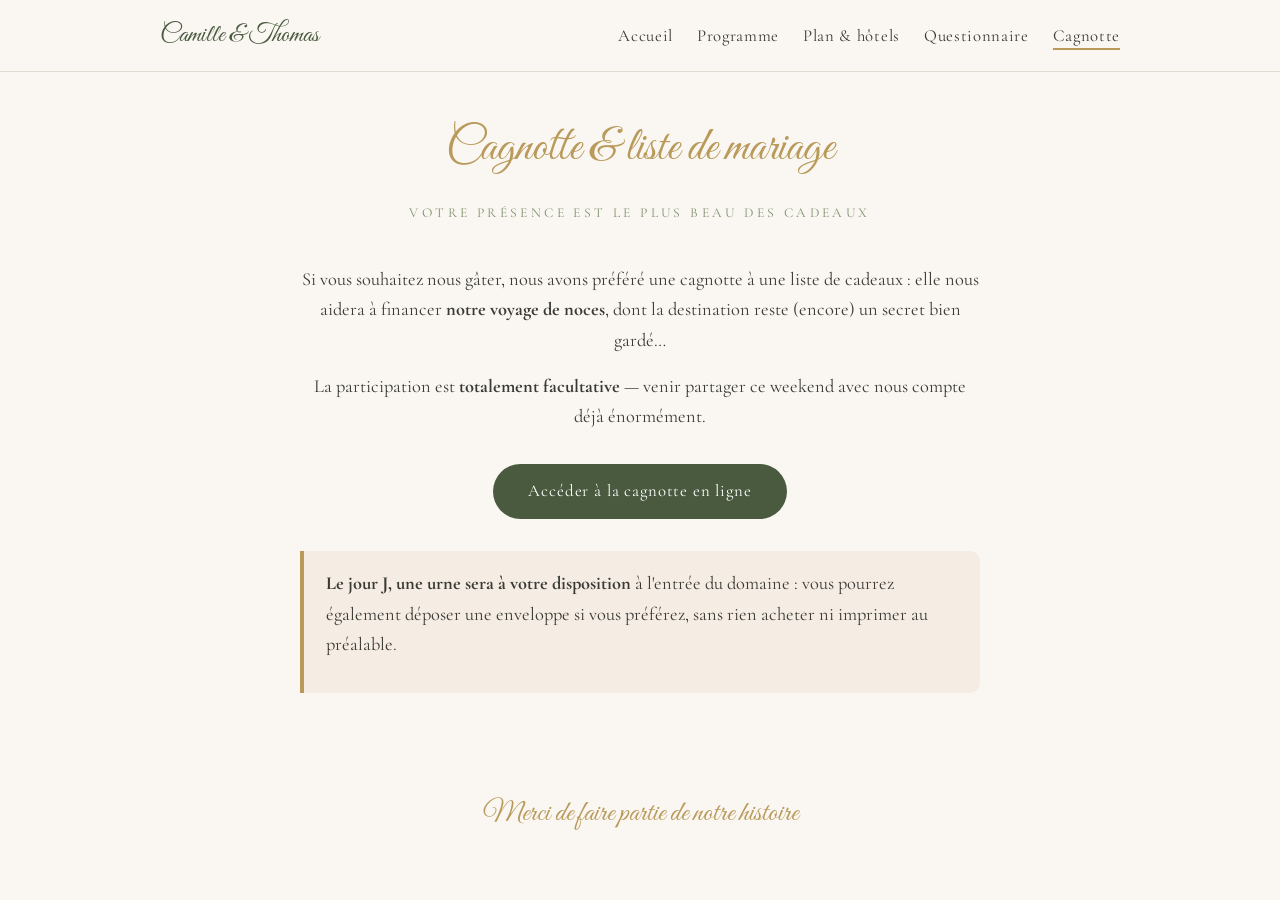
==== cagnotte.html @ 15b11d7b "Site de mariage : accueil, programme, plan et hôtels, questionnaire, cagnotte" ====
<!DOCTYPE html>
<html lang="fr">
<head>
  <meta charset="UTF-8">
  <meta name="viewport" content="width=device-width, initial-scale=1.0">
  <title>Cagnotte — Camille &amp; Thomas</title>
  <meta name="description" content="Notre cagnotte pour le voyage de noces — participation facultative.">
  <link rel="preconnect" href="https://fonts.googleapis.com">
  <link rel="preconnect" href="https://fonts.gstatic.com" crossorigin>
  <link href="https://fonts.googleapis.com/css2?family=Great+Vibes&family=Cormorant+Garamond:ital,wght@0,400;0,500;0,600;1,400&display=swap" rel="stylesheet">
  <link rel="stylesheet" href="css/style.css">
</head>
<body>
  <header class="en-tete">
    <nav class="nav-contenu">
      <a href="index.html" class="logo">Camille &amp; Thomas</a>
      <button class="burger" aria-label="Ouvrir le menu" aria-expanded="false">
        <span></span><span></span><span></span>
      </button>
      <ul class="nav-liens">
        <li><a href="index.html">Accueil</a></li>
        <li><a href="programme.html">Programme</a></li>
        <li><a href="plan.html">Plan &amp; hôtels</a></li>
        <li><a href="questionnaire.html">Questionnaire</a></li>
        <li><a href="cagnotte.html" class="actif">Cagnotte</a></li>
      </ul>
    </nav>
  </header>

  <main class="page">
    <div class="container">
      <div class="page-titre">
        <h2 class="calligraphie">Cagnotte &amp; liste de mariage</h2>
        <span class="sur-titre">Votre présence est le plus beau des cadeaux</span>
      </div>

      <div class="cagnotte-texte">
        <p>
          Si vous souhaitez nous gâter, nous avons préféré une cagnotte à une liste de cadeaux :
          elle nous aidera à financer <strong>notre voyage de noces</strong>, dont la destination
          reste (encore) un secret bien gardé…
        </p>
        <p>
          La participation est <strong>totalement facultative</strong> — venir partager ce weekend
          avec nous compte déjà énormément.
        </p>
      </div>

      <div class="cagnotte-actions">
        <a class="bouton" id="lien-cagnotte" href="#" target="_blank" rel="noopener">Accéder à la cagnotte en ligne</a>
      </div>

      <div class="encadre">
        <p>
          <strong>Le jour J, une urne sera à votre disposition</strong> à l'entrée du domaine :
          vous pourrez également déposer une enveloppe si vous préférez, sans rien acheter ni imprimer au préalable.
        </p>
      </div>
    </div>
  </main>

  <footer class="pied">
    <p class="calligraphie">Merci de faire partie de notre histoire</p>
  </footer>

  <script src="js/main.js"></script>
</body>
</html>
---- css/style.css ----
:root {
  --vert-sauge: #7d8f69;
  --vert-fonce: #4a5a3f;
  --blush: #e8cfc4;
  --creme: #faf7f2;
  --or: #b99a5b;
  --encre: #3a3a35;
  --blanc: #ffffff;
  --ombre: 0 10px 30px rgba(58, 58, 53, 0.10);
}

* { margin: 0; padding: 0; box-sizing: border-box; }

html { scroll-behavior: smooth; }

body {
  font-family: "Cormorant Garamond", Georgia, serif;
  font-size: 1.15rem;
  line-height: 1.65;
  color: var(--encre);
  background: var(--creme);
}

h1, h2, h3 { font-weight: 500; line-height: 1.25; }

h2 {
  font-size: 2rem;
  text-align: center;
  color: var(--vert-fonce);
  margin-bottom: 1.5rem;
}

h3 { font-size: 1.35rem; color: var(--vert-fonce); }

p { margin-bottom: 1rem; }

a { color: var(--vert-fonce); }

.container { max-width: 1000px; margin: 0 auto; padding: 0 1.25rem; }

.calligraphie {
  font-family: "Great Vibes", cursive;
  color: var(--or);
  line-height: 1.2;
}

.sur-titre {
  font-size: 0.85rem;
  letter-spacing: 0.25em;
  text-transform: uppercase;
  color: var(--vert-sauge);
  text-align: center;
  display: block;
  margin-bottom: 0.5rem;
}

.bouton {
  display: inline-block;
  background: var(--vert-fonce);
  color: var(--blanc);
  text-decoration: none;
  border: none;
  padding: 0.85rem 2.2rem;
  border-radius: 999px;
  font-family: inherit;
  font-size: 1.05rem;
  letter-spacing: 0.05em;
  cursor: pointer;
  transition: background 0.25s ease, transform 0.25s ease;
}

.bouton:hover { background: var(--vert-sauge); transform: translateY(-2px); }

.bouton.secondaire {
  background: transparent;
  color: var(--vert-fonce);
  border: 1px solid var(--vert-fonce);
}

.bouton.secondaire:hover { background: var(--vert-fonce); color: var(--blanc); }

.en-tete {
  position: sticky;
  top: 0;
  z-index: 100;
  background: rgba(250, 247, 242, 0.95);
  backdrop-filter: blur(8px);
  border-bottom: 1px solid rgba(125, 143, 105, 0.25);
}

.nav-contenu {
  display: flex;
  align-items: center;
  justify-content: space-between;
  padding: 0.9rem 1.25rem;
  max-width: 1000px;
  margin: 0 auto;
}

.logo {
  font-family: "Great Vibes", cursive;
  font-size: 1.6rem;
  color: var(--vert-fonce);
  text-decoration: none;
}

.nav-liens { display: flex; gap: 1.5rem; list-style: none; }

.nav-liens a {
  text-decoration: none;
  color: var(--encre);
  font-size: 1.05rem;
  letter-spacing: 0.04em;
  padding-bottom: 2px;
  border-bottom: 2px solid transparent;
}

.nav-liens a:hover, .nav-liens a.actif { border-bottom-color: var(--or); }

.burger {
  display: none;
  background: none;
  border: none;
  cursor: pointer;
  width: 40px;
  height: 40px;
}

.burger span {
  display: block;
  width: 24px;
  height: 2px;
  background: var(--vert-fonce);
  margin: 5px auto;
  transition: 0.3s;
}

.page { padding: 3rem 0 4rem; }

.page-titre { text-align: center; margin-bottom: 2.5rem; }

.page-titre .calligraphie { font-size: 3rem; }

.page-titre .sur-titre { margin-top: 0.75rem; }

.carte {
  background: var(--blanc);
  border-radius: 14px;
  box-shadow: var(--ombre);
  padding: 2rem;
}

.accueil-hero {
  min-height: calc(100vh - 70px);
  display: flex;
  flex-direction: column;
  align-items: center;
  justify-content: center;
  text-align: center;
  padding: 3rem 1.25rem 4rem;
  background:
    radial-gradient(circle at 15% 20%, rgba(232, 207, 196, 0.45), transparent 45%),
    radial-gradient(circle at 85% 80%, rgba(125, 143, 105, 0.25), transparent 45%),
    var(--creme);
}

.accueil-photo {
  width: min(320px, 70vw);
  height: min(320px, 70vw);
  border-radius: 50%;
  overflow: hidden;
  border: 6px solid var(--blanc);
  box-shadow: var(--ombre);
  margin-bottom: 2rem;
}

.accueil-photo img { width: 100%; height: 100%; object-fit: cover; display: block; }

.accueil-noms { font-size: clamp(2.8rem, 9vw, 5rem); margin-bottom: 0.5rem; }

.accueil-date {
  font-size: 1.3rem;
  letter-spacing: 0.2em;
  text-transform: uppercase;
  color: var(--vert-fonce);
  margin-bottom: 1.2rem;
}

.accueil-bienvenue { max-width: 620px; font-size: 1.25rem; margin-bottom: 2rem; }

.compte-a-rebours {
  display: flex;
  gap: 1rem;
  justify-content: center;
  margin-top: 2rem;
  flex-wrap: wrap;
}

.compte-a-rebours div {
  background: var(--blanc);
  border-radius: 12px;
  box-shadow: var(--ombre);
  padding: 0.8rem 1.2rem;
  min-width: 80px;
}

.compte-a-rebours strong { display: block; font-size: 1.8rem; color: var(--vert-fonce); }

.compte-a-rebours small { color: var(--vert-sauge); letter-spacing: 0.1em; text-transform: uppercase; }

.timeline { position: relative; max-width: 640px; margin: 0 auto; padding-left: 2rem; }

.timeline::before {
  content: "";
  position: absolute;
  left: 0.5rem;
  top: 0.4rem;
  bottom: 0.4rem;
  width: 2px;
  background: var(--blush);
}

.evenement { position: relative; margin-bottom: 2rem; }

.evenement::before {
  content: "";
  position: absolute;
  left: -2rem;
  top: 0.5rem;
  width: 14px;
  height: 14px;
  border-radius: 50%;
  background: var(--or);
  border: 3px solid var(--blanc);
  box-shadow: 0 0 0 2px var(--or);
}

.evenement time {
  font-size: 0.95rem;
  letter-spacing: 0.15em;
  text-transform: uppercase;
  color: var(--vert-sauge);
}

.evenement h3 { margin: 0.2rem 0 0.3rem; }

.jour-separateur {
  text-align: center;
  margin: 3rem 0 2rem;
}

.jour-separateur .calligraphie { font-size: 2.2rem; }

.lieu, .hotel-carte { background: var(--blanc); border-radius: 14px; box-shadow: var(--ombre); overflow: hidden; }

.lieu { display: flex; gap: 1.5rem; padding: 1.5rem; align-items: center; margin-bottom: 1.5rem; flex-wrap: wrap; }

.lieu img { width: 130px; height: 130px; border-radius: 12px; object-fit: cover; flex-shrink: 0; }

.lieu p { margin: 0; }

.plan-domaine { width: 100%; border-radius: 14px; box-shadow: var(--ombre); display: block; }

.plan-note { text-align: center; font-size: 0.95rem; color: var(--vert-sauge); margin-top: 0.6rem; }

.carrousel { position: relative; max-width: 720px; margin: 2rem auto 0; }

.carrousel-piste { display: flex; transition: transform 0.45s ease; }

.hotel-carte {
  flex: 0 0 100%;
  display: flex;
  flex-direction: column;
}

.hotel-carte img { width: 100%; height: 240px; object-fit: cover; }

.hotel-infos { padding: 1.4rem 1.6rem; }

.hotel-infos h3 { margin-bottom: 0.3rem; }

.hotel-meta { color: var(--vert-sauge); font-size: 1rem; }

.hotel-meta span { margin-right: 1rem; }

.carrousel-btn {
  position: absolute;
  top: 50%;
  transform: translateY(-50%);
  width: 44px;
  height: 44px;
  border-radius: 50%;
  border: none;
  background: var(--blanc);
  color: var(--vert-fonce);
  font-size: 1.3rem;
  cursor: pointer;
  box-shadow: var(--ombre);
  z-index: 5;
}

.carrousel-btn.precedent { left: -10px; }
.carrousel-btn.suivant { right: -10px; }

.carrousel-points { display: flex; justify-content: center; gap: 0.5rem; margin-top: 1rem; }

.carrousel-points button {
  width: 10px;
  height: 10px;
  border-radius: 50%;
  border: none;
  background: var(--blush);
  cursor: pointer;
}

.carrousel-points button.actif { background: var(--or); }

.champ { margin-bottom: 1.4rem; }

.champ label {
  display: block;
  font-weight: 600;
  color: var(--vert-fonce);
  margin-bottom: 0.35rem;
}

.champ small { color: var(--vert-sauge); display: block; margin-top: 0.3rem; }

.champ input[type="text"],
.champ input[type="email"],
.champ input[type="number"],
.champ textarea,
.champ select {
  width: 100%;
  padding: 0.75rem 1rem;
  border: 1px solid rgba(125, 143, 105, 0.4);
  border-radius: 10px;
  font-family: inherit;
  font-size: 1.05rem;
  background: var(--blanc);
  color: var(--encre);
}

.champ textarea { min-height: 110px; resize: vertical; }

.champ:focus-within input,
.champ:focus-within textarea,
.champ:focus-within select { outline: 2px solid var(--vert-sauge); }

.choix { display: flex; gap: 1.5rem; flex-wrap: wrap; }

.choix label { display: flex; align-items: center; gap: 0.45rem; font-weight: normal; color: var(--encre); }

.bloc-enfants, .bloc-accompagnants { display: none; margin-top: 0.8rem; }

.bloc-enfants.visible, .bloc-accompagnants.visible { display: block; }

.champ-ligne { display: flex; gap: 0.8rem; margin-bottom: 0.6rem; }

.champ-ligne input { flex: 1; }

.retirer-ligne {
  background: none;
  border: none;
  color: var(--blush);
  font-size: 1.2rem;
  cursor: pointer;
}

.formulaire-statut { text-align: center; margin-top: 1rem; font-weight: 600; }

.formulaire-statut.succes { color: var(--vert-sauge); }
.formulaire-statut.erreur { color: #b05b4c; }

.cagnotte-texte { max-width: 680px; margin: 0 auto 2rem; text-align: center; }

.cagnotte-actions { display: flex; gap: 1rem; justify-content: center; flex-wrap: wrap; }

.encadre {
  background: rgba(232, 207, 196, 0.3);
  border-left: 4px solid var(--or);
  border-radius: 0 10px 10px 0;
  padding: 1.1rem 1.4rem;
  max-width: 680px;
  margin: 2rem auto 0;
}

.pied {
  text-align: center;
  padding: 2.5rem 1.25rem;
  color: var(--vert-sauge);
  font-size: 1rem;
}

.pied .calligraphie { font-size: 1.8rem; }

@media (max-width: 760px) {
  body { font-size: 1.05rem; }

  .burger { display: block; }

  .nav-liens {
    position: absolute;
    top: 100%;
    left: 0;
    right: 0;
    flex-direction: column;
    gap: 0;
    background: var(--creme);
    border-bottom: 1px solid rgba(125, 143, 105, 0.25);
    max-height: 0;
    overflow: hidden;
    transition: max-height 0.35s ease;
  }

  .nav-liens.ouvert { max-height: 320px; }

  .nav-liens li { text-align: center; }

  .nav-liens a { display: block; padding: 0.9rem 0; border-bottom: none; }

  .page-titre .calligraphie { font-size: 2.4rem; }

  .lieu { flex-direction: column; align-items: flex-start; }

  .carrousel-btn.precedent { left: 4px; }
  .carrousel-btn.suivant { right: 4px; }

  .compte-a-rebours div { min-width: 68px; padding: 0.6rem 0.9rem; }
}
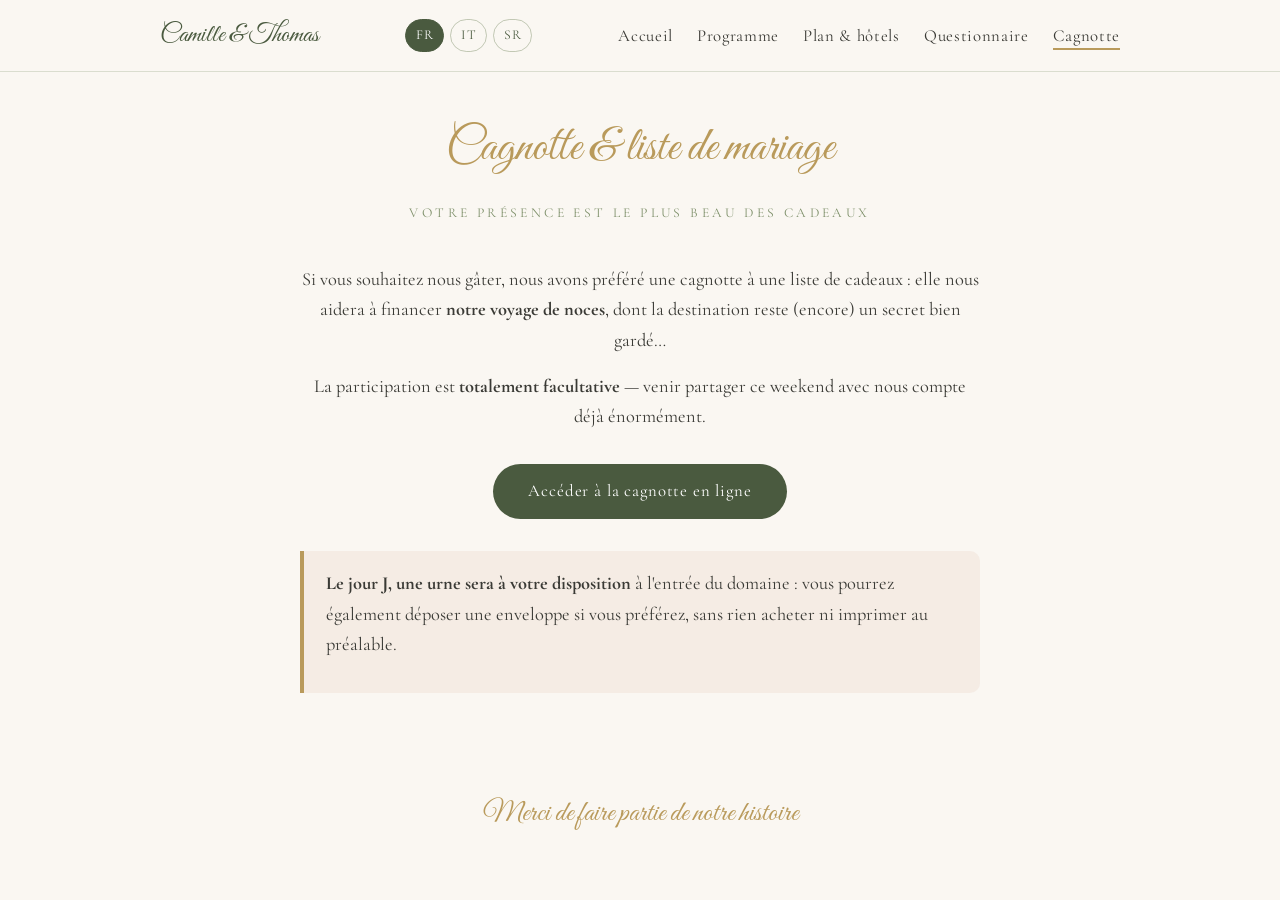
==== commit 4e1490c4: "Sélecteur de langue FR/IT/SR et traduction complète du site en italien et serbe" ====
--- a/cagnotte.html
+++ b/cagnotte.html
@@ -2,7 +2,7 @@
 <html lang="fr">
 <head>
   <meta charset="UTF-8">
-  <meta name="viewport" content="width=device-width, initial-scale=1.0">
+  <meta name="viewport" content="width=device-width, initial-scale=1.0, maximum-scale=1.0, user-scalable=no">
   <title>Cagnotte — Camille &amp; Thomas</title>
   <meta name="description" content="Notre cagnotte pour le voyage de noces — participation facultative.">
   <link rel="preconnect" href="https://fonts.googleapis.com">
@@ -14,9 +14,16 @@
   <header class="en-tete">
     <nav class="nav-contenu">
       <a href="index.html" class="logo">Camille &amp; Thomas</a>
-      <button class="burger" aria-label="Ouvrir le menu" aria-expanded="false">
-        <span></span><span></span><span></span>
-      </button>
+      <div class="nav-droite">
+        <nav class="selecteur-langue" aria-label="Choix de la langue">
+          <a href="cagnotte.html" class="actif" hreflang="fr">FR</a>
+          <a href="it/lista-nozze.html" hreflang="it">IT</a>
+          <a href="sr/poklon-fond.html" hreflang="sr">SR</a>
+        </nav>
+        <button class="burger" aria-label="Ouvrir le menu" aria-expanded="false">
+          <span></span><span></span><span></span>
+        </button>
+      </div>
       <ul class="nav-liens">
         <li><a href="index.html">Accueil</a></li>
         <li><a href="programme.html">Programme</a></li>
--- a/css/style.css
+++ b/css/style.css
@@ -117,6 +117,29 @@
 
 .nav-liens a:hover, .nav-liens a.actif { border-bottom-color: var(--or); }
 
+.nav-droite { display: flex; align-items: center; gap: 0.8rem; }
+
+.selecteur-langue { display: flex; gap: 0.35rem; }
+
+.selecteur-langue a {
+  text-decoration: none;
+  font-size: 0.85rem;
+  letter-spacing: 0.08em;
+  padding: 0.25rem 0.6rem;
+  border-radius: 999px;
+  border: 1px solid rgba(125, 143, 105, 0.45);
+  color: var(--vert-fonce);
+  transition: background 0.25s ease, color 0.25s ease;
+}
+
+.selecteur-langue a:hover { background: rgba(125, 143, 105, 0.15); }
+
+.selecteur-langue a.actif {
+  background: var(--vert-fonce);
+  color: var(--blanc);
+  border-color: var(--vert-fonce);
+}
+
 .burger {
   display: none;
   background: none;
@@ -263,7 +286,13 @@
 
 .plan-note { text-align: center; font-size: 0.95rem; color: var(--vert-sauge); margin-top: 0.6rem; }
 
-.carrousel { position: relative; max-width: 720px; margin: 2rem auto 0; }
+.carrousel {
+  position: relative;
+  max-width: 720px;
+  margin: 2rem auto 0;
+  overflow: hidden;
+  touch-action: pan-y;
+}
 
 .carrousel-piste { display: flex; transition: transform 0.45s ease; }
 
@@ -299,8 +328,8 @@
   z-index: 5;
 }
 
-.carrousel-btn.precedent { left: -10px; }
-.carrousel-btn.suivant { right: -10px; }
+.carrousel-btn.precedent { left: 10px; }
+.carrousel-btn.suivant { right: 10px; }
 
 .carrousel-points { display: flex; justify-content: center; gap: 0.5rem; margin-top: 1rem; }
 
@@ -423,8 +452,5 @@
 
   .lieu { flex-direction: column; align-items: flex-start; }
 
-  .carrousel-btn.precedent { left: 4px; }
-  .carrousel-btn.suivant { right: 4px; }
-
   .compte-a-rebours div { min-width: 68px; padding: 0.6rem 0.9rem; }
 }
